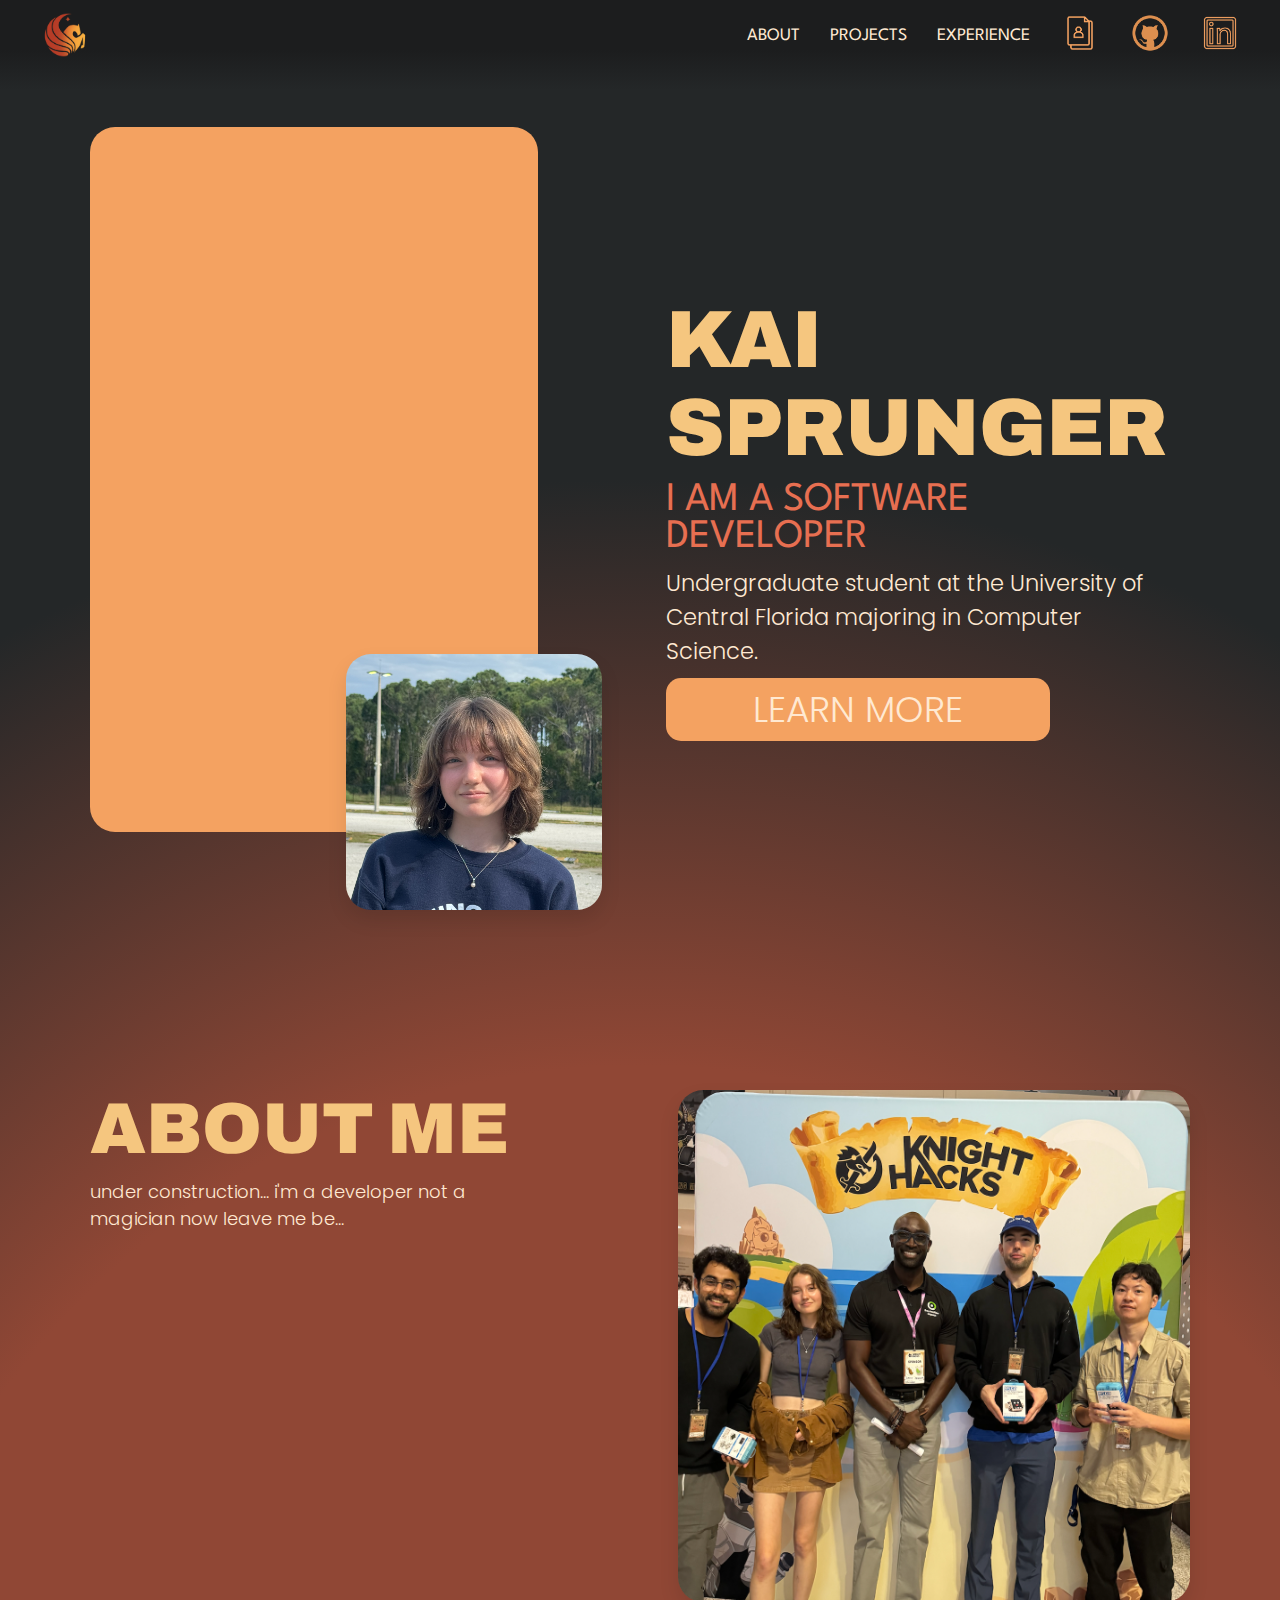
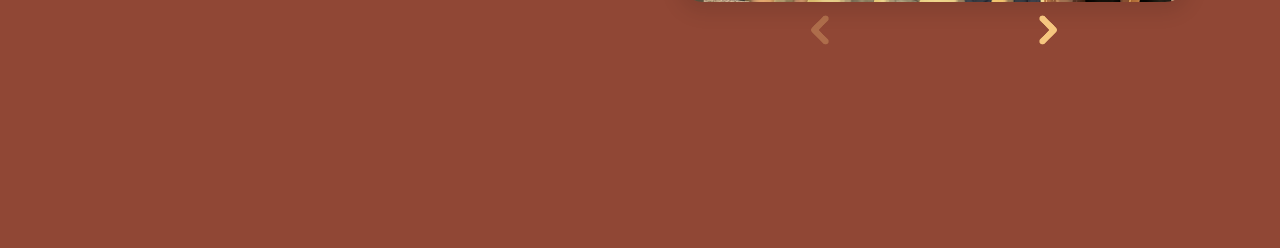
==== pages/index.html @ 9e5a0d31 "i need a big nap" ====
<!DOCTYPE html>
<html lang="en">
<head>
    <meta charset="UTF-8">
    <meta name="viewport" content="width=device-width, initial-scale=1.0">
    <title>IEEE E-Portfolio</title>
    <script src="../main.js" defer></script>
    <link rel="stylesheet" href="../styles.css">
</head>
<body>
    <div id="navbar"></div> 
    <script>
        fetch("navbar.html")
            .then(response => response.text())
            .then(data => {
                document.querySelector("#navbar").innerHTML = data;
                
                const menuBtn = document.querySelector("#navbar_mobile_button");
                const mobileMenu = document.querySelector("#navbar_mobile_container");
                const heroImages = document.querySelector("#hero_images_container");

                menuBtn.addEventListener("click", function() {
                    mobileMenu.classList.toggle("active");
                    heroImages.classList.toggle("active");
                    document.body.classList.toggle("no-scroll");

                });

                const mobileMenuLinks = menu.querySelectorAll("#navbar_mobile_link");

                mobileMenuLinks.forEach(link => {
                    link.addEventListener("click", () => {
                        menu.classList.remove("active");
                        heroImages.classList.remove("active");
                        document.body.classList.remove("no-scroll");

                    });
                });
            
            
            })
            .catch(error => console.error("Error loading navbar:", error));
    </script>

    <div class="hero">
        
        <div class="hero_container">
            <div id="hero_images_container">
                <div class="hero_box"></div>
                <div class="hero_profile_picture"></div>
            </div>
            <div class="hero_summary_container">

                <div class="hero_name">KAI SPRUNGER</div>

                <div id="hero_skills"></div>

                <div class="hero_summary">Undergraduate student at the University of Central Florida majoring in Computer Science.</div>

                <button id="hero_learn_more_button" type="button">LEARN MORE</button>
            </div>
        </div>
    </div>

    <div id="about">
        <div class="about_container">
            <div class="about_text_container">
                <div class="about_heading">ABOUT ME</div>

                <div class="about_body">
                    under construction... i'm a developer not a magician now leave me be...
                </div>

            </div>
            <div class="about_image_carousel_container">
                <img id="about_image_carousel"></img>
                <div class="about_image_carousel_buttons">
                    <button id="about_left_button" type="button"></button>
                    <button id="about_right_button" type="button"></button>
                </div>
            </div>
        </div>
    </div>

</body>
</html>
---- styles.css ----
@font-face {
    font-family: heading-font;
    src: url(./fonts/Archivo-Black.ttf); 
}

@font-face {
    font-family: subheading-font;
    src: url(./fonts/LeagueSpartan-Regular.ttf); 

}

@font-face {
    font-family: body-font;
    src: url(./fonts/Poppins-Light.ttf); 

}

:root {
    --oblivion: #1c1d1e;
    --night-sky: #242728;
    --outer-space: #3f4649;
    --cadet-gray: #9499a0;
    --ghost-white: #e8ebf7;
    --lavender-web: #cad5e8;
    --powder-blue: #acbed8;
    --antique-white: #ffe9d2;
    --sunset: #f5c67f;
    --sandy-brown: #f4a261;
    --burnt-sienna: #e76f51;
    --chestnut: #904735;
}

* {
    box-sizing: border-box;
    margin: 0;
    padding: 0;
    transition: background-color 0.5s ease;

}

body {
    background-image: radial-gradient(circle at bottom, var(--chestnut) 40%, var(--night-sky) 70%);
}

body.no-scroll {
    overflow: hidden; 
}

.navbar {
    background-color: var(--night-sky);
    height: 100px;
    width: 100%;
    position: sticky;
    background-image: linear-gradient(to bottom, var(--oblivion) 50%, var(--night-sky) 90%);
    
}

.navbar_container {
    display: flex;
    align-items: center;
    justify-content: left; 
    padding: 35px;

}

#navbar_logo {
    background-image: url("./images/ucflogo.png");
    background-size: 100%;
    height: 50px;
    width: 50px;

    display: flex;
    justify-content: left;
    position: absolute;
    left: 40px;

}

.navbar_menu {
    display: flex;
    justify-content: flex-end; 
    gap: 30px;
    position: absolute; 
    right: 40px;
    
    list-style-type: none;
    align-items: center;

}

.navbar_item a {
    color: var(--antique-white);
    text-decoration: none;
    font-size: 1.1rem;
    font-family: subheading-font;

}

.navbar_item a:hover {
    color: var(--burnt-sienna);

}

.navbar_img a:hover {
    filter: hue-rotate(-15deg) brightness(0.8);

}

.navbar_img a {
    display: inline-block;
    height: 40px;
    width: 40px;
    background-size: cover;

}

.navbar_item_resume {
    background-image: url("./images/resume.png");
    filter: hue-rotate(0deg);

}

.navbar_item_github {
    background-image: url("./images/github.png");
    filter: hue-rotate(0deg);
}

.navbar_item_linkedin {
    background-image: url("./images/linkedin.png");
    filter: hue-rotate(0deg);

}

.hero_container {
    display: flex;
    flex-direction: row;
    height: 100vh;
    padding-top: 3vh;
    padding-left: 10vh;
    padding-bottom: 10vh;
    padding-right: 10vh;
    gap: 10vw;
}

#hero_images_container {
    position: relative;

}

.hero_box {
    background-color: var(--sandy-brown);
    height: 90%;
    width: 35vw;
    border-radius: 25px;

}

.hero_profile_picture {
    background-image: url("./images/sprunger.png");
    background-size: cover;
    border-radius: 25px;
    
    height: 20vw;
    width: 20vw;

    position: absolute; 
    bottom: 0px; 
    right: -5vw; 
    z-index: 1; 
    box-shadow: 0 10px 20px rgba(0, 0, 0, 0.1);
    transition: transform 0.3s ease;

}

.hero_profile_picture:hover {
    transform: translateY(-5px);
}

.hero_summary_container {
    display: flex;
    flex-direction: column;
    width: 40vw;
    gap: 10px;

    justify-content: center;

}

.hero_name {
    color: var(--sunset);
    font-size: 9vh;
    font-family: heading-font;

}

#hero_skills {
    color: var(--burnt-sienna);
    font-size: 4.5vh;
    font-family: subheading-font;

}

.hero_summary {
    color: var(--antique-white);
    font-size: 2.5vh;
    font-family: body-font;

}

#hero_learn_more_button {
    background-color: var(--sandy-brown);
    height: 7vh;
    width: 30vw;
    border: none;
    cursor: pointer;
    appearance: none;
    border-radius: 15px;

    color: var(--antique-white);
    font-size: 4vh;
    font-family: body-font;

}

#hero_learn_more_button:hover {
    background-color: var(--burnt-sienna);

}

.about_container {
    display: flex;
    flex-direction: row;
    height: fit-content;
    padding: 10vh;
    gap: 10vw;

    margin-bottom: 100px;

}

.about_text_container {
    display: flex;
    flex-direction: column;
    width: 50vw;
    gap: 10px;

}

.about_heading {
    color: var(--sunset);
    font-size: 8vh;
    font-family: heading-font;

}

.about_body {
    color: var(--antique-white);
    font-size: 2vh;
    font-family: body-font;
    
}

.about_image_carousel_container {
    display: flex;
    align-items: center;
    flex-direction: column;
    

}

#about_image_carousel {
    height: 40vw;
    width: 40vw;
    border-radius: 25px;
    background-size: cover;
    box-shadow: 0 10px 20px rgba(0, 0, 0, 0.1);
    transition: transform 0.3s ease;

}

#about_image_carousel:hover {
    transform: translateY(-5px);
}


.about_image_carousel_buttons {
    display: flex;
    flex-direction: row;
    padding: 10px;
    gap: 15vw;

}

#about_left_button {
    background-image: url("./images/left_arrow.png");
    background-color: transparent;
    background-size: cover;
    border: none;
    cursor: pointer;
    appearance: none;

    height: 4vh;
    width: 4vh;
    border-radius: 10px;

}

#about_right_button {
    background-image: url("./images/right_arrow.png");
    background-color: transparent;
    background-size: cover;
    border: none;
    cursor: pointer;
    appearance: none;

    height: 4vh;
    width: 4vh;

}


.projects_heading, .experiences_heading {
    color: var(--sunset);
    font-size: 9vh;
    font-family: heading-font;

}

.projects_description, .experiences_description {
    color: var(--antique-white);
    font-size: 2.3vh;
    font-family: body-font;
    margin-top: 2vh;

}

.projects_container, .experiences_container {
    display: flex;
    flex-direction: column;
    height: fit-content;
    padding: 10vh;
    gap: 5vw;
    margin-bottom: 100px;

}

.projects_grid_container, .experiences_grid_container {
    padding: 20px;
}

#projectsGrid {
    display: grid;
    grid-template-columns: repeat(auto-fit, minmax(300px, 1fr));
    gap: 20px;
}

#experiencesGrid {
    display: grid;
    grid-template-columns: repeat(auto-fit, minmax(500px, 1fr));
    gap: 20px;
}

.project, .experience {
    background-color: var(--antique-white);
    border-radius: 8px;
    box-shadow: 0 4px 6px rgba(0, 0, 0, 0.1);
    overflow: hidden;
    transition: transform 0.3s ease;
}

.project:hover, .experience:hover {
    transform: translateY(-5px);
}

.project_image {
    width: 100%;
    height: 200px;
    object-fit: cover;

}

.project_info, .experience_info {
    padding: 20px;
}

.project_title {
    font-size: 1.2rem;
    font-weight: bold;
    margin: 0 0 10px;
    color: var(--night-sky);
    font-family: subheading-font;
}

.experience_title {
    font-size: 2rem;
    font-weight: bold;
    margin: 0 0 10px;
    color: var(--night-sky);
    font-family: subheading-font;
}

.experience_timeline {
    font-size: 1.2rem;
    font-weight: bold;
    margin: 0 0 10px;
    color: var(--night-sky);
    font-family: subheading-font;
}

.project_description, .experience_description {
    font-size: 0.9rem;
    color: var(--outer-space);
    margin-bottom: 10px;
    font-family: body-font;
}

.project_skills, .experience_skills{
    display: flex;
    flex-wrap: wrap;
    gap: 5px;
}

.skill {
    font-size: 0.8rem;
    background-color: var(--burnt-sienna);
    color: var(--night-sky);
    padding: 3px 8px;
    border-radius: 4px;
    font-family: body-font;
}


.navbar_mobile_all_links {
    display: flex;
    flex-direction: column;
    align-items: left;
    justify-content: left;
    width: 100vw;

}

#navbar_mobile_link {
    font-family: body-font;
    color: var(--antique-white);
    appearance: none;
    text-decoration: none;

}

@media(min-width: 769px) {
    body.no-scroll {
        overflow: visible;
    }

    #navbar_mobile_container, #navbar_mobile_button {
        display: none;

    }

}

@media (max-width: 479px) {
    .hero_name, .about_heading, .projects_heading {
        font-size: 13vw;
    }

    #hero_skills, #hero_learn_more_button {
        font-size: 7vw;
    }

    .hero_summary, .about_body, .projects_description {
        font-size: 4vw;
    }

    .navbar_mobile_all_links {
        margin-top: 18vh;
        gap: 7vh;
        
        margin-left: 20vw;

    }

    #navbar_mobile_link {
        font-size: 5vw;

    }

}

@media (max-width: 768px) and (min-width: 480px) {
    .navbar_mobile_all_links {
        margin-top: 20vh;
        gap: 5vh;
        margin-left: 12vw;

    }

    #navbar_mobile_link {
        font-size: 4vw;

    }

}

@media (max-width: 768px) {
    .navbar_menu {
        display: none;

    }


    #navbar_mobile_button {
        display: flex;
        background-image: url("./images/mobile_menu.png");
        filter: hue-rotate(0deg);

        background-color: transparent;
        height: 50px;
        width: 50px;
        background-size: 100%;
        position: absolute;
        right: 30px;
        appearance: none;
        border: none;

    }
    

    #navbar_logo {
        left: 30px;

    }

    #navbar_mobile_container {
        display: none;
        flex-direction: column;
        background-color: var(--oblivion);
        color: var(--antique-white);
        height: 90vh;
        width: 100vw;
        align-items: center;
        position: absolute;
        left: 0px;
        top: 0px;

       
    }

    #navbar_mobile_container.active {
        display: flex;
    }

    .navbar_container {
        padding: 50px;
        display: flex;
        justify-content: space-between;
        align-items: center;
   

    }

    

    #navbar_mobile:hover {
        cursor: pointer;

    }

    #navbar_mobile_container {
        display: none;
    }
    
   

    .hero_container, .about_container {
        display: flex;
        flex-direction: column;
        padding: 4vw;
        padding-right: 7vw;
        width: fit-content;
        
    }
    
    

    .hero_box {
        height: 30vh;
        width: 90%;
        
    }

    .hero_profile_picture {
        height: 20vh;
        width: 20vh;
        bottom: -5vw;
        

    }

    #hero_images_container {
        display: flex;
        flex-direction: column;
        width: 83vw;
       
    }

    #hero_images_container.active {
        display: none;
    
    }

    .hero_summary_container, .about_text_container {
        width: fit-content;
        gap: 15px;
  
    }
    
    #hero_learn_more_button {
        width: fit-content;
        height: fit-content;
        padding: 10px;
        font-size: 5vw;
  

    }

    #about_image_carousel  {
        width: 70vw;
        height: 70vw;

    }

    .about_image_carousel_buttons {
        gap: 20vw;

    }

    #about_left_button, #about_right_button {
        height: 7vw;
        width: 7vw;
        background-size: cover;


    }

    .projects_container  {
        padding: 10vw;
    
    }

    .experiences_container {
        padding: 7vw;
    }

    #projectsGrid {
        display: grid;
        grid-template-columns: repeat(auto-fit, minmax(250px, 1fr));
        gap: 20px;
    }

    #experiencesGrid {
        display: grid;
        grid-template-columns: repeat(auto-fit, minmax(350px, 1fr));
        gap: 20px;

    }

    

}
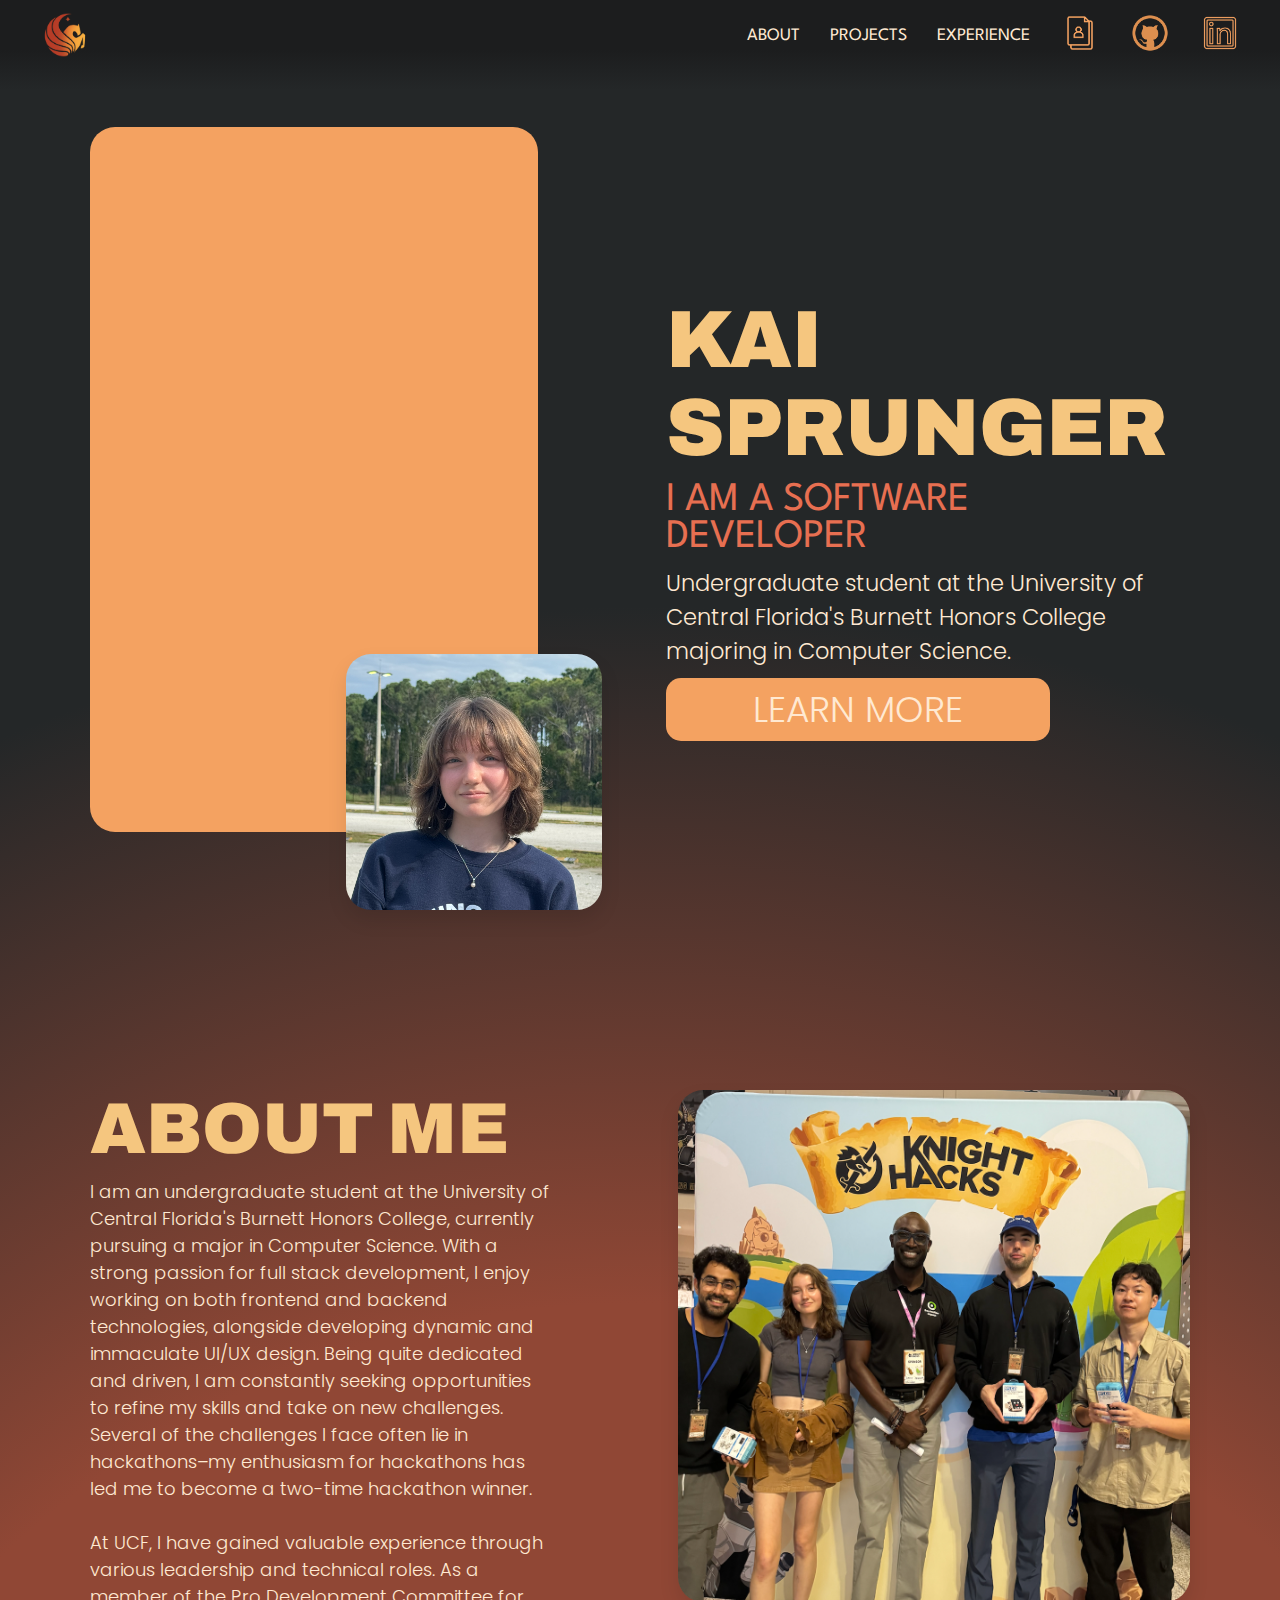
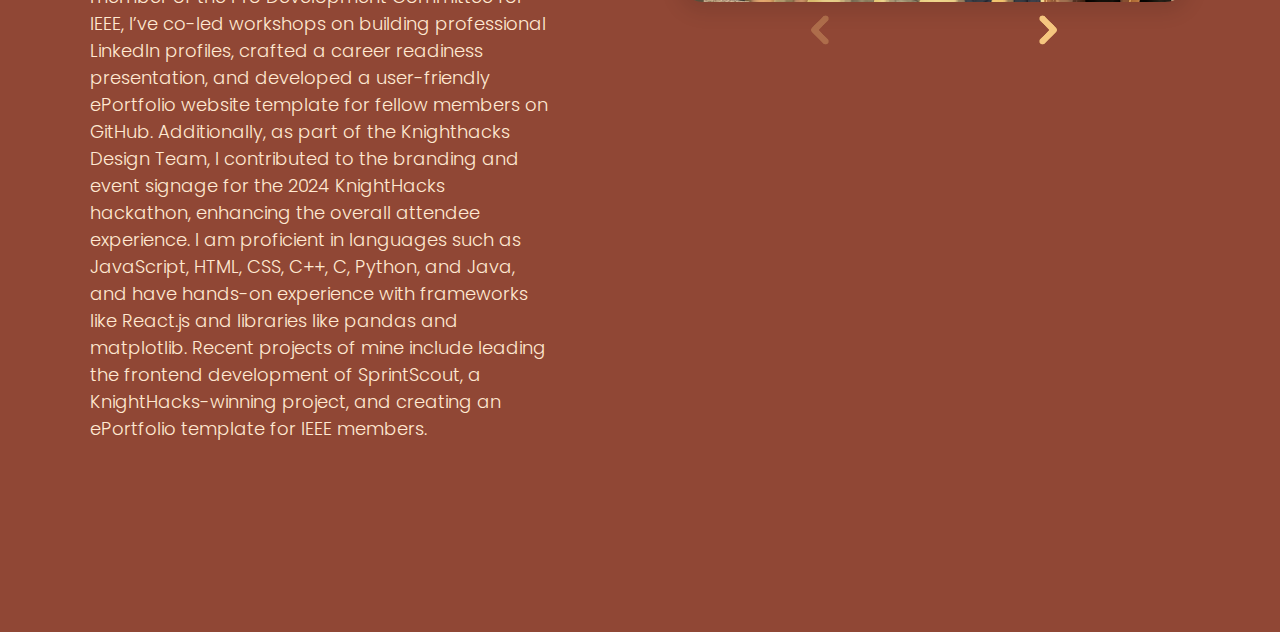
==== commit a2157eac: "call an ambulance but not for me" ====
--- a/pages/index.html
+++ b/pages/index.html
@@ -55,7 +55,7 @@
 
                 <div id="hero_skills"></div>
 
-                <div class="hero_summary">Undergraduate student at the University of Central Florida majoring in Computer Science.</div>
+                <div class="hero_summary">Undergraduate student at the University of Central Florida's Burnett Honors College majoring in Computer Science.</div>
 
                 <button id="hero_learn_more_button" type="button">LEARN MORE</button>
             </div>
@@ -68,7 +68,10 @@
                 <div class="about_heading">ABOUT ME</div>
 
                 <div class="about_body">
-                    under construction... i'm a developer not a magician now leave me be...
+
+                    I am an undergraduate student at the University of Central Florida's Burnett Honors College, currently pursuing a major in Computer Science. With a strong passion for full stack development, I enjoy working on both frontend and backend technologies, alongside developing dynamic and immaculate UI/UX design. Being quite dedicated and driven, I am constantly seeking opportunities to refine my skills and take on new challenges. Several of the challenges I face often lie in hackathons–my enthusiasm for hackathons has led me to become a two-time hackathon winner.<br><br>
+
+                    At UCF, I have gained valuable experience through various leadership and technical roles. As a member of the Pro Development Committee for IEEE, I’ve co-led workshops on building professional LinkedIn profiles, crafted a career readiness presentation, and developed a user-friendly ePortfolio website template for fellow members on GitHub. Additionally, as part of the Knighthacks Design Team, I contributed to the branding and event signage for the 2024 KnightHacks hackathon, enhancing the overall attendee experience. I am proficient in languages such as JavaScript, HTML, CSS, C++, C, Python, and Java, and have hands-on experience with frameworks like React.js and libraries like pandas and matplotlib. Recent projects of mine include leading the frontend development of SprintScout, a KnightHacks-winning project, and creating an ePortfolio template for IEEE members.
                 </div>
 
             </div>
--- a/styles.css
+++ b/styles.css
@@ -407,6 +407,14 @@
     font-family: subheading-font;
 }
 
+.experience_organization {
+    font-size: 1.5rem;
+    font-weight: bold;
+    margin: 0 0 10px;
+    color: var(--night-sky);
+    font-family: subheading-font;
+}
+
 .project_description, .experience_description {
     font-size: 0.9rem;
     color: var(--outer-space);
